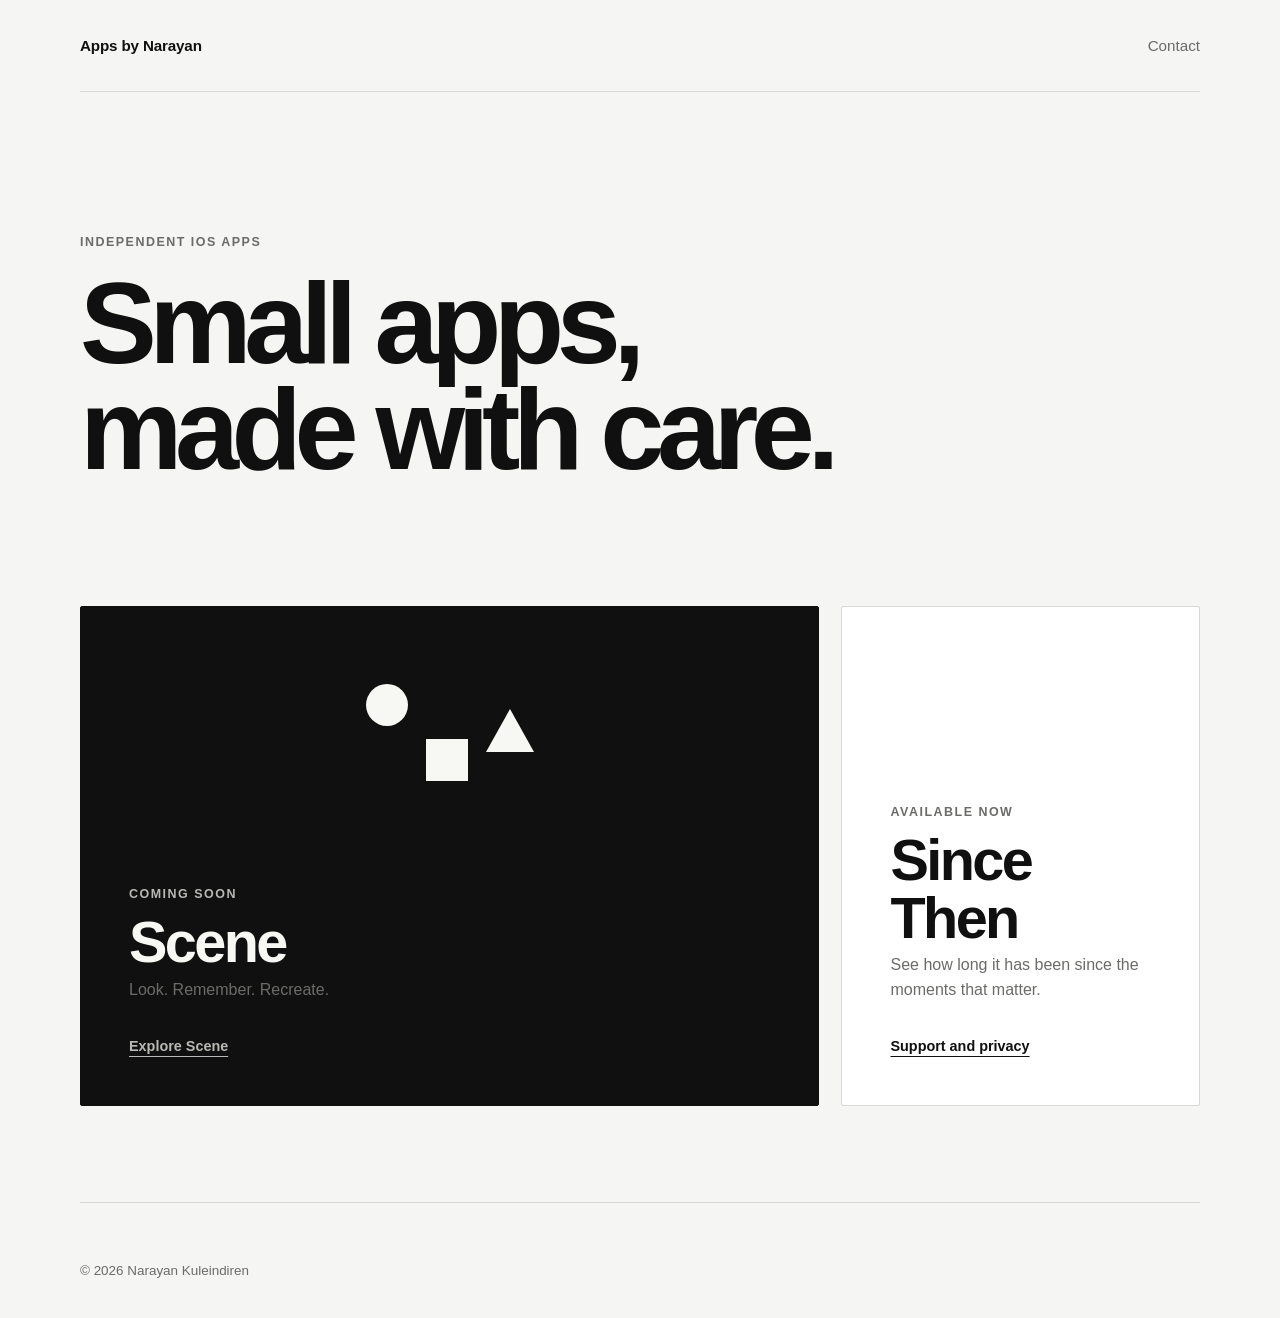
==== index.html @ e5bf7677 "feat: add iOS apps support site" ====
<!doctype html>
<html lang="en-GB">
<head>
  <meta charset="utf-8">
  <meta name="viewport" content="width=device-width, initial-scale=1">
  <meta name="description" content="iPhone apps by independent developer Narayan Kuleindiren.">
  <meta name="theme-color" content="#f5f5f3">
  <meta property="og:title" content="Apps by Narayan">
  <meta property="og:description" content="A small collection of thoughtful iPhone apps.">
  <meta property="og:type" content="website">
  <meta property="og:url" content="https://apps.narayankuleindiren.com/">
  <link rel="canonical" href="https://apps.narayankuleindiren.com/">
  <link rel="icon" type="image/svg+xml" href="/favicon.svg">
  <link rel="stylesheet" href="/assets/styles.css">
  <title>Apps by Narayan</title>
</head>
<body>
  <header class="site-header page-shell">
    <a class="site-name" href="/" aria-current="page">Apps by Narayan</a>
    <a class="quiet-link" href="mailto:nkuleindiren@gmail.com">Contact</a>
  </header>

  <main class="page-shell home-main">
    <div class="intro">
      <p class="eyebrow">Independent iOS apps</p>
      <h1>Small apps,<br>made with care.</h1>
    </div>

    <section class="app-grid" aria-label="Apps">
      <a class="app-card app-card--scene" href="/scene/">
        <div class="scene-mark scene-mark--large" aria-hidden="true">
          <span class="shape shape--circle"></span>
          <span class="shape shape--square"></span>
          <span class="shape shape--triangle"></span>
        </div>
        <div class="card-copy">
          <p class="card-kicker">Coming soon</p>
          <h2>Scene</h2>
          <p>Look. Remember. Recreate.</p>
        </div>
        <span class="card-link">Explore Scene</span>
      </a>

      <a class="app-card app-card--secondary" href="https://narayan-k.github.io/since-then-support/">
        <div class="card-copy">
          <p class="card-kicker">Available now</p>
          <h2>Since Then</h2>
          <p>See how long it has been since the moments that matter.</p>
        </div>
        <span class="card-link">Support and privacy</span>
      </a>
    </section>
  </main>

  <footer class="site-footer page-shell">
    <p>© 2026 Narayan Kuleindiren</p>
  </footer>
</body>
</html>
---- assets/styles.css ----
:root {
  color-scheme: light dark;
  --background: #f5f5f3;
  --surface: #ffffff;
  --ink: #101010;
  --muted: #6b6b68;
  --line: #d9d9d5;
  --dark-surface: #101010;
  --dark-ink: #f7f7f4;
  --focus: #0067d8;
  font-family: -apple-system, BlinkMacSystemFont, "SF Pro Text", "Helvetica Neue", Arial, sans-serif;
  font-synthesis: none;
}

* {
  box-sizing: border-box;
}

html {
  background: var(--background);
  color: var(--ink);
  font-size: 100%;
}

body {
  min-height: 100vh;
  margin: 0;
  display: flex;
  flex-direction: column;
  background: var(--background);
  line-height: 1.55;
  -webkit-font-smoothing: antialiased;
}

a {
  color: inherit;
}

a:focus-visible {
  outline: 3px solid var(--focus);
  outline-offset: 4px;
}

.page-shell {
  width: min(100% - 40px, 1120px);
  margin-inline: auto;
}

.site-header {
  min-height: 92px;
  display: flex;
  align-items: center;
  justify-content: space-between;
  gap: 24px;
  border-bottom: 1px solid var(--line);
}

.site-name,
.quiet-link {
  font-size: 0.95rem;
  text-decoration: none;
}

.site-name {
  font-weight: 650;
  letter-spacing: -0.01em;
}

.quiet-link {
  color: var(--muted);
  text-decoration: underline;
  text-decoration-color: transparent;
  text-underline-offset: 4px;
}

.quiet-link:hover {
  color: var(--ink);
  text-decoration-color: currentColor;
}

.home-main {
  flex: 1;
  padding-block: clamp(72px, 11vw, 148px) 96px;
}

.intro {
  max-width: 820px;
  margin-bottom: clamp(68px, 10vw, 124px);
}

.eyebrow,
.card-kicker {
  margin: 0;
  color: var(--muted);
  font-size: 0.78rem;
  font-weight: 650;
  letter-spacing: 0.12em;
  text-transform: uppercase;
}

h1,
h2,
h3,
p {
  overflow-wrap: break-word;
}

h1 {
  margin: 18px 0 0;
  font-size: clamp(3rem, 9vw, 7.5rem);
  font-weight: 610;
  letter-spacing: -0.065em;
  line-height: 0.92;
}

.app-grid {
  display: grid;
  grid-template-columns: minmax(0, 1.65fr) minmax(280px, 0.8fr);
  gap: 22px;
  align-items: stretch;
}

.app-card {
  min-height: 360px;
  padding: clamp(28px, 4vw, 48px);
  display: flex;
  flex-direction: column;
  border: 1px solid var(--line);
  border-radius: 2px;
  text-decoration: none;
  transition: transform 180ms ease, border-color 180ms ease;
}

.app-card:hover {
  transform: translateY(-3px);
}

.app-card--scene {
  min-height: 500px;
  color: var(--dark-ink);
  background: var(--dark-surface);
  border-color: var(--dark-surface);
}

.app-card--scene .card-kicker,
.app-card--scene .card-copy p,
.app-card--scene .card-link {
  color: #b8b8b5;
}

.app-card--secondary {
  background: var(--surface);
}

.card-copy {
  margin-top: auto;
}

.card-copy h2 {
  margin: 10px 0 6px;
  font-size: clamp(2.1rem, 4.5vw, 4rem);
  font-weight: 610;
  letter-spacing: -0.045em;
  line-height: 1;
}

.card-copy p:not(.card-kicker) {
  max-width: 32rem;
  margin: 0;
  color: var(--muted);
  font-size: 1rem;
}

.card-link {
  margin-top: 32px;
  font-size: 0.9rem;
  font-weight: 600;
  text-decoration: underline;
  text-decoration-color: currentColor;
  text-underline-offset: 5px;
}

.scene-mark {
  display: flex;
  align-items: center;
  gap: 18px;
}

.scene-mark--large {
  min-height: 160px;
  justify-content: center;
}

.shape {
  display: block;
  width: 42px;
  height: 42px;
  background: currentColor;
}

.shape--circle {
  border-radius: 50%;
  transform: translateY(-30px);
}

.shape--square {
  transform: translateY(25px);
}

.shape--triangle {
  width: 0;
  height: 0;
  background: transparent;
  border-left: 24px solid transparent;
  border-right: 24px solid transparent;
  border-bottom: 43px solid currentColor;
  transform: translateY(-5px);
}

.site-footer {
  min-height: 116px;
  padding-block: 36px;
  display: flex;
  align-items: flex-end;
  border-top: 1px solid var(--line);
  color: var(--muted);
  font-size: 0.84rem;
}

.site-footer p {
  margin: 0;
}

/* Scene */
.scene-main,
.policy-main {
  flex: 1;
}

.scene-hero {
  min-height: min(760px, calc(100vh - 92px));
  display: grid;
  grid-template-columns: minmax(0, 1.1fr) minmax(300px, 0.9fr);
  gap: 56px;
  align-items: center;
  padding-block: 80px;
}

.scene-title {
  margin: 18px 0 24px;
  font-size: clamp(4.3rem, 12vw, 9rem);
  font-weight: 610;
  letter-spacing: -0.075em;
  line-height: 0.86;
}

.scene-lede {
  max-width: 620px;
  margin: 0;
  color: var(--muted);
  font-size: clamp(1.15rem, 2.4vw, 1.55rem);
  line-height: 1.45;
}

.scene-actions {
  margin-top: 36px;
  display: flex;
  flex-wrap: wrap;
  align-items: center;
  gap: 14px 24px;
}

.button-link {
  min-height: 50px;
  padding: 0 22px;
  display: inline-flex;
  align-items: center;
  justify-content: center;
  border: 1px solid var(--ink);
  background: var(--ink);
  color: var(--background);
  text-decoration: none;
  font-size: 0.95rem;
  font-weight: 650;
}

.text-link {
  font-size: 0.95rem;
  font-weight: 600;
  text-underline-offset: 5px;
}

.scene-stage {
  aspect-ratio: 1 / 1;
  position: relative;
  background: var(--surface);
  border: 1px solid var(--line);
}

.scene-stage .shape {
  position: absolute;
}

.scene-stage .shape--circle {
  width: 19%;
  height: 19%;
  top: 16%;
  left: 19%;
  transform: none;
}

.scene-stage .shape--square {
  width: 15%;
  height: 15%;
  top: 51%;
  right: 17%;
  transform: rotate(8deg);
}

.scene-stage .shape--triangle {
  width: 0;
  height: 0;
  left: 25%;
  bottom: 14%;
  border-left-width: clamp(30px, 5vw, 58px);
  border-right-width: clamp(30px, 5vw, 58px);
  border-bottom-width: clamp(52px, 8.65vw, 100px);
  transform: rotate(-6deg);
}

.mode-section {
  padding-block: clamp(84px, 12vw, 148px);
  border-top: 1px solid var(--line);
}

.section-heading {
  max-width: 720px;
  margin: 16px 0 56px;
  font-size: clamp(2.4rem, 6vw, 5.4rem);
  font-weight: 610;
  letter-spacing: -0.055em;
  line-height: 0.98;
}

.mode-list {
  margin: 0;
  border-top: 1px solid var(--line);
}

.mode-row {
  padding-block: 26px;
  display: grid;
  grid-template-columns: minmax(130px, 0.45fr) minmax(0, 1fr);
  gap: 30px;
  border-bottom: 1px solid var(--line);
}

.mode-row dt {
  font-weight: 650;
}

.mode-row dd {
  margin: 0;
  color: var(--muted);
}

.scene-contact {
  padding-block: 72px 96px;
  display: flex;
  justify-content: space-between;
  gap: 28px;
  border-top: 1px solid var(--line);
}

.scene-contact h2 {
  margin: 0 0 8px;
  font-size: clamp(1.8rem, 4vw, 3rem);
  letter-spacing: -0.04em;
}

.scene-contact p {
  max-width: 570px;
  margin: 0;
  color: var(--muted);
}

.scene-contact nav {
  display: flex;
  flex-wrap: wrap;
  align-content: flex-start;
  gap: 18px 26px;
}

/* Privacy */
.policy-main {
  padding-block: clamp(64px, 10vw, 124px) 112px;
}

.policy-header,
.policy-body {
  width: min(100%, 760px);
}

.policy-header {
  margin-bottom: 72px;
}

.policy-header h1 {
  margin-top: 16px;
  font-size: clamp(3rem, 8vw, 6.5rem);
}

.policy-summary {
  margin: 30px 0 0;
  color: var(--muted);
  font-size: 1.2rem;
}

.policy-date {
  margin: 22px 0 0;
  color: var(--muted);
  font-size: 0.9rem;
}

.policy-body section {
  padding-block: 32px;
  border-top: 1px solid var(--line);
}

.policy-body h2 {
  margin: 0 0 14px;
  font-size: 1.35rem;
  letter-spacing: -0.02em;
}

.policy-body p,
.policy-body li {
  color: #353533;
}

.policy-body p {
  margin: 0 0 14px;
}

.policy-body p:last-child {
  margin-bottom: 0;
}

.policy-body ul {
  margin: 0;
  padding-left: 1.25rem;
}

.policy-body li + li {
  margin-top: 8px;
}

@media (prefers-reduced-motion: reduce) {
  *,
  *::before,
  *::after {
    scroll-behavior: auto !important;
    transition-duration: 0.01ms !important;
  }
}

@media (max-width: 760px) {
  .page-shell {
    width: min(100% - 32px, 1120px);
  }

  .site-header {
    min-height: 76px;
  }

  .home-main {
    padding-block: 64px 72px;
  }

  .app-grid,
  .scene-hero {
    grid-template-columns: 1fr;
  }

  .app-card,
  .app-card--scene {
    min-height: 390px;
  }

  .app-card--secondary {
    min-height: 300px;
  }

  .scene-hero {
    min-height: auto;
    gap: 64px;
    padding-block: 72px;
  }

  .scene-stage {
    width: min(100%, 520px);
  }

  .mode-row {
    grid-template-columns: 1fr;
    gap: 6px;
  }

  .scene-contact {
    flex-direction: column;
  }
}

@media (prefers-color-scheme: dark) {
  :root {
    --background: #0c0c0c;
    --surface: #161616;
    --ink: #f2f2ef;
    --muted: #aaa9a4;
    --line: #353532;
    --dark-surface: #f2f2ef;
    --dark-ink: #111111;
    --focus: #69aaff;
  }

  .app-card--scene .card-kicker,
  .app-card--scene .card-copy p,
  .app-card--scene .card-link {
    color: #5c5c59;
  }

  .policy-body p,
  .policy-body li {
    color: #d0d0cc;
  }
}
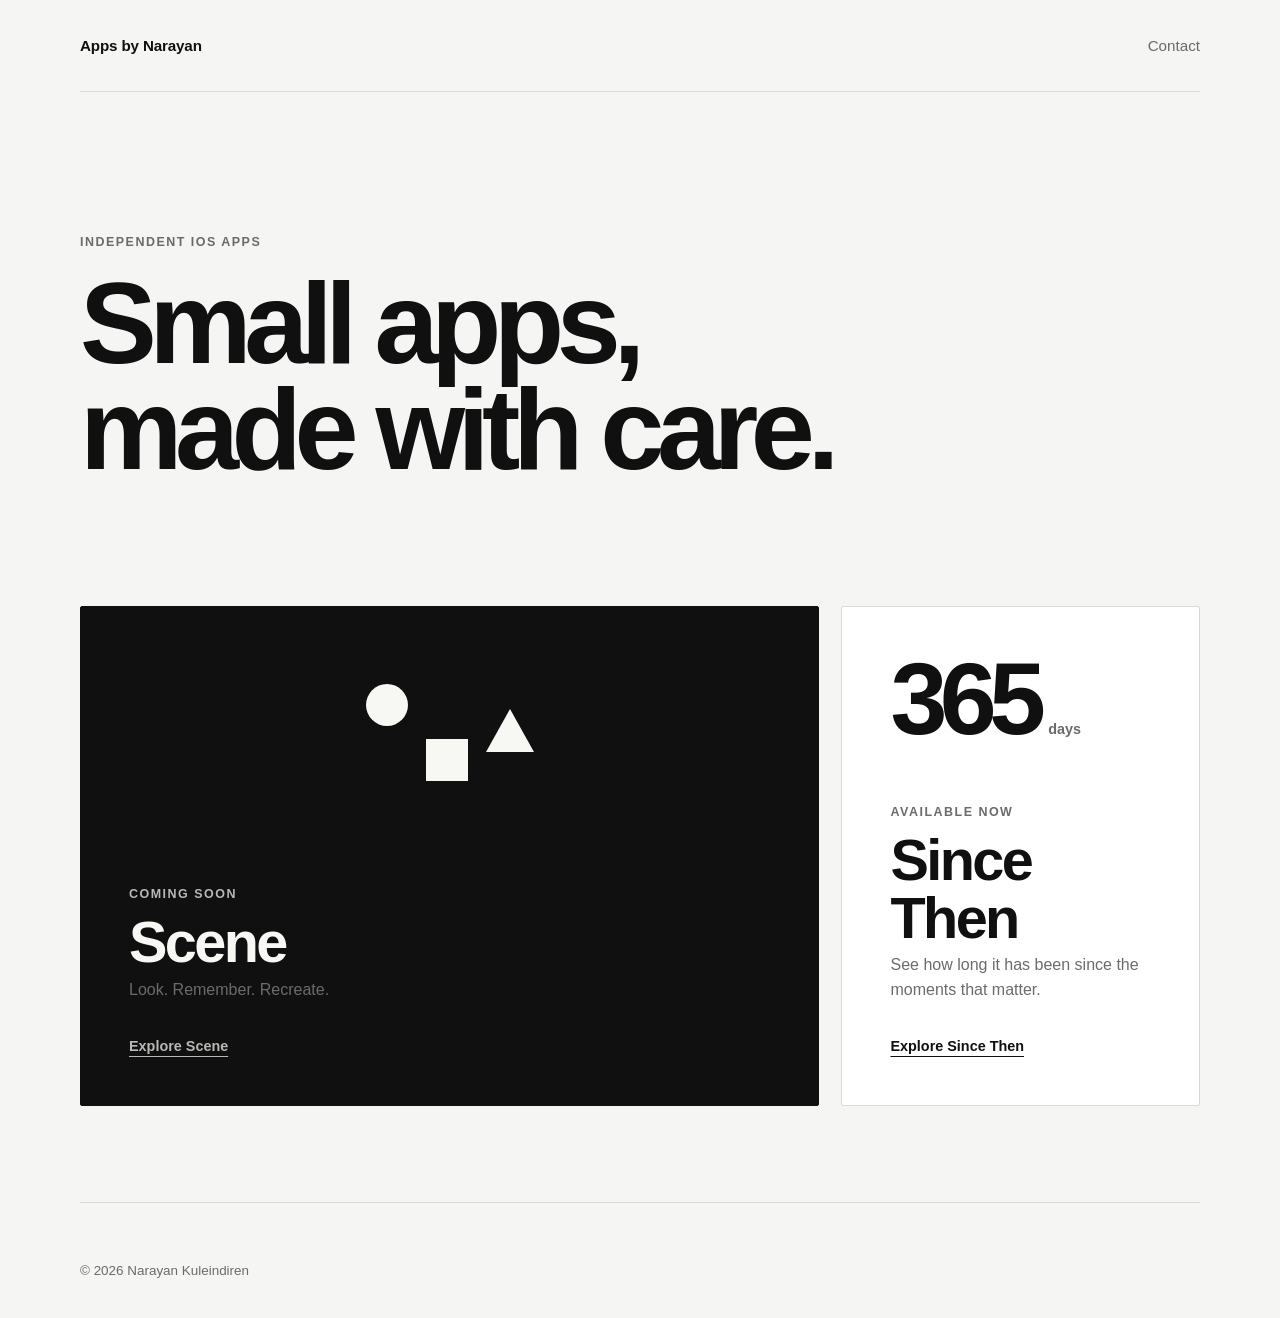
==== commit 59848660: "feat: add Since Then support and privacy" ====
--- a/index.html
+++ b/index.html
@@ -41,13 +41,17 @@
         <span class="card-link">Explore Scene</span>
       </a>
 
-      <a class="app-card app-card--secondary" href="https://narayan-k.github.io/since-then-support/">
+      <a class="app-card app-card--secondary" href="/since-then/">
+        <div class="since-then-mark" aria-hidden="true">
+          <span>365</span>
+          <small>days</small>
+        </div>
         <div class="card-copy">
           <p class="card-kicker">Available now</p>
           <h2>Since Then</h2>
           <p>See how long it has been since the moments that matter.</p>
         </div>
-        <span class="card-link">Support and privacy</span>
+        <span class="card-link">Explore Since Then</span>
       </a>
     </section>
   </main>
--- a/assets/styles.css
+++ b/assets/styles.css
@@ -180,6 +180,27 @@
   text-underline-offset: 5px;
 }
 
+.since-then-mark {
+  margin-bottom: 56px;
+  display: flex;
+  align-items: baseline;
+  gap: 10px;
+  color: var(--ink);
+}
+
+.since-then-mark span {
+  font-size: clamp(4rem, 8vw, 7rem);
+  font-weight: 570;
+  letter-spacing: -0.075em;
+  line-height: 0.85;
+}
+
+.since-then-mark small {
+  color: var(--muted);
+  font-size: 0.9rem;
+  font-weight: 600;
+}
+
 .scene-mark {
   display: flex;
   align-items: center;
@@ -391,6 +412,98 @@
   gap: 18px 26px;
 }
 
+/* Since Then */
+.since-hero {
+  min-height: min(720px, calc(100vh - 92px));
+  padding-block: clamp(72px, 10vw, 128px);
+  display: grid;
+  grid-template-columns: minmax(0, 1.2fr) minmax(280px, 0.8fr);
+  gap: 72px;
+  align-items: center;
+}
+
+.since-title {
+  margin: 18px 0 24px;
+  font-size: clamp(4rem, 10vw, 8rem);
+  font-weight: 610;
+  letter-spacing: -0.07em;
+  line-height: 0.88;
+}
+
+.since-lede {
+  max-width: 660px;
+  margin: 0;
+  color: var(--muted);
+  font-size: clamp(1.15rem, 2.4vw, 1.55rem);
+  line-height: 1.45;
+}
+
+.counter-panel {
+  min-height: 390px;
+  padding: 36px;
+  display: flex;
+  flex-direction: column;
+  justify-content: space-between;
+  background: var(--surface);
+  border: 1px solid var(--line);
+}
+
+.counter-label,
+.counter-footnote {
+  margin: 0;
+  color: var(--muted);
+  font-size: 0.82rem;
+}
+
+.counter-value {
+  margin: 0;
+  font-size: clamp(4.5rem, 11vw, 8rem);
+  font-weight: 560;
+  letter-spacing: -0.08em;
+  line-height: 0.82;
+}
+
+.counter-value span {
+  display: block;
+  margin-top: 14px;
+  color: var(--muted);
+  font-size: 0.9rem;
+  font-weight: 600;
+  letter-spacing: 0;
+  line-height: 1.4;
+}
+
+.support-grid {
+  padding-block: clamp(84px, 12vw, 140px);
+  display: grid;
+  grid-template-columns: repeat(2, minmax(0, 1fr));
+  gap: 1px;
+  background: var(--line);
+  border-block: 1px solid var(--line);
+}
+
+.support-item {
+  min-height: 230px;
+  padding: clamp(28px, 4vw, 46px);
+  background: var(--background);
+}
+
+.support-item h2 {
+  margin: 0 0 12px;
+  font-size: 1.25rem;
+  letter-spacing: -0.02em;
+}
+
+.support-item p {
+  margin: 0;
+  color: var(--muted);
+}
+
+.support-item .text-link {
+  display: inline-block;
+  margin-top: 22px;
+}
+
 /* Privacy */
 .policy-main {
   padding-block: clamp(64px, 10vw, 124px) 112px;
@@ -478,7 +591,8 @@
   }
 
   .app-grid,
-  .scene-hero {
+  .scene-hero,
+  .since-hero {
     grid-template-columns: 1fr;
   }
 
@@ -508,6 +622,15 @@
 
   .scene-contact {
     flex-direction: column;
+  }
+
+  .since-hero {
+    min-height: auto;
+    gap: 56px;
+  }
+
+  .support-grid {
+    grid-template-columns: 1fr;
   }
 }
 
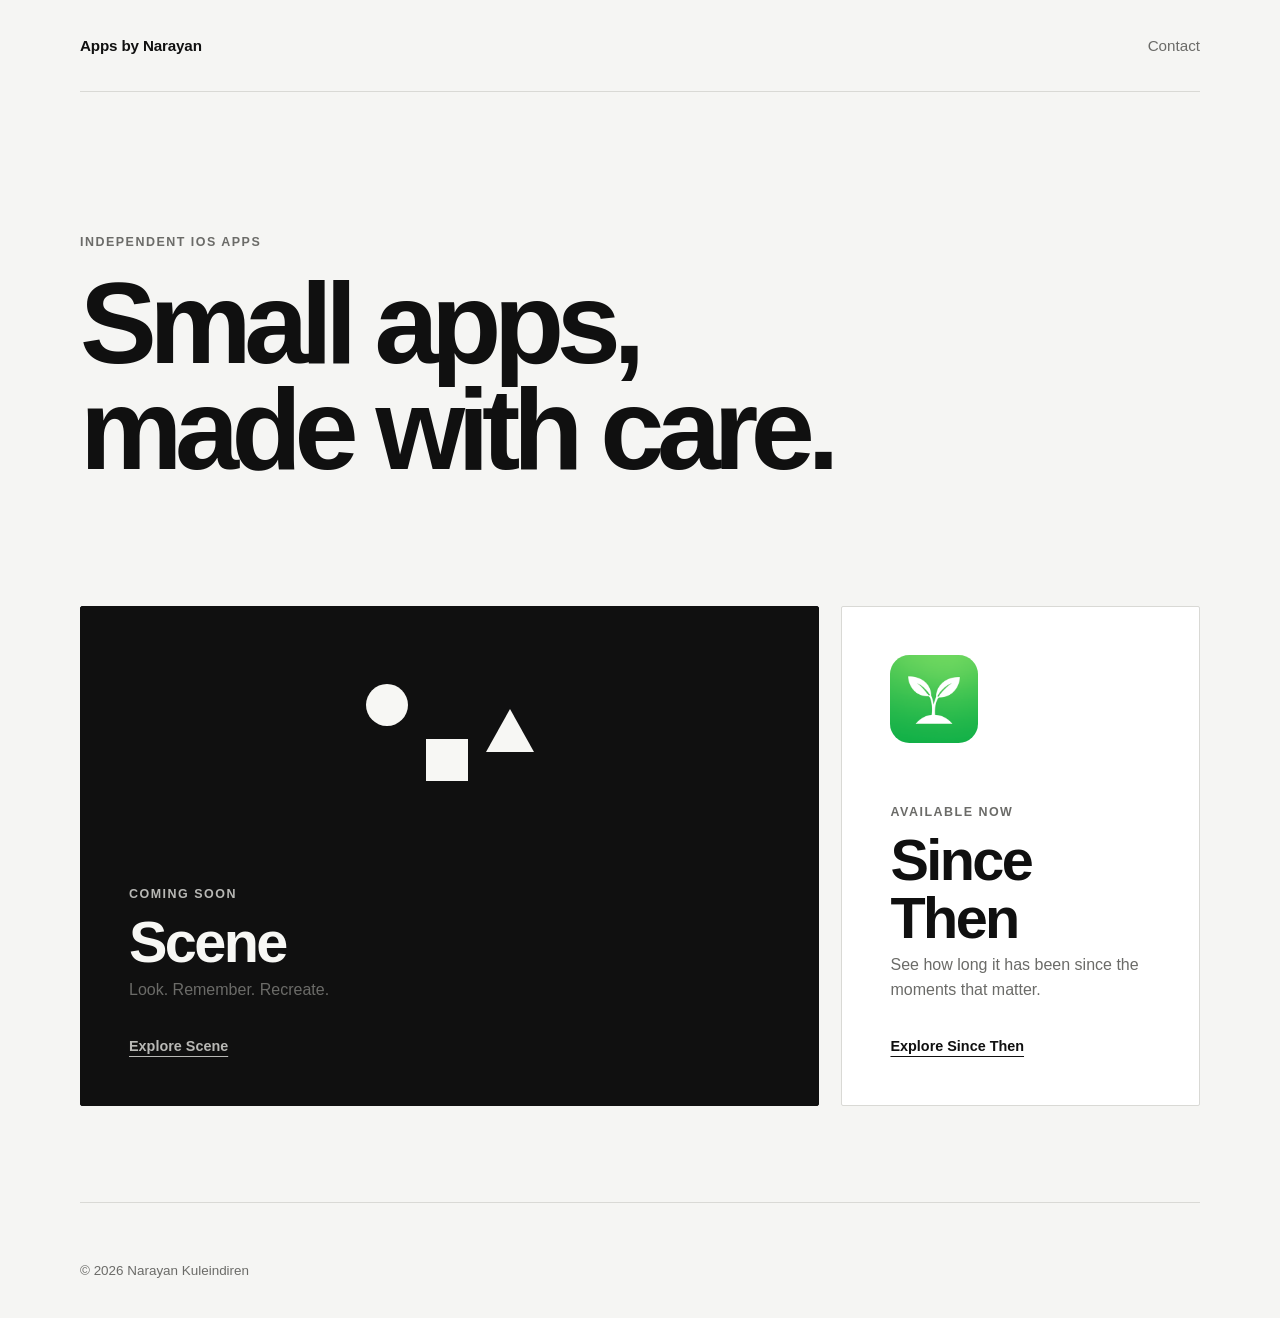
==== commit 6ac681d5: "fix: add Since Then icon and repair support grid" ====
--- a/index.html
+++ b/index.html
@@ -42,10 +42,7 @@
       </a>
 
       <a class="app-card app-card--secondary" href="/since-then/">
-        <div class="since-then-mark" aria-hidden="true">
-          <span>365</span>
-          <small>days</small>
-        </div>
+        <img class="app-icon app-icon--card" src="/assets/since-then-icon.png" alt="" width="88" height="88">
         <div class="card-copy">
           <p class="card-kicker">Available now</p>
           <h2>Since Then</h2>
--- a/assets/styles.css
+++ b/assets/styles.css
@@ -180,25 +180,21 @@
   text-underline-offset: 5px;
 }
 
-.since-then-mark {
+.app-icon {
+  display: block;
+  border-radius: 22%;
+}
+
+.app-icon--card {
+  width: 88px;
+  height: 88px;
   margin-bottom: 56px;
-  display: flex;
-  align-items: baseline;
-  gap: 10px;
-  color: var(--ink);
-}
-
-.since-then-mark span {
-  font-size: clamp(4rem, 8vw, 7rem);
-  font-weight: 570;
-  letter-spacing: -0.075em;
-  line-height: 0.85;
-}
-
-.since-then-mark small {
-  color: var(--muted);
-  font-size: 0.9rem;
-  font-weight: 600;
+}
+
+.app-icon--hero {
+  width: 104px;
+  height: 104px;
+  margin-bottom: 34px;
 }
 
 .scene-mark {
@@ -474,7 +470,7 @@
 }
 
 .support-grid {
-  padding-block: clamp(84px, 12vw, 140px);
+  margin-block: clamp(84px, 12vw, 140px);
   display: grid;
   grid-template-columns: repeat(2, minmax(0, 1fr));
   gap: 1px;
@@ -502,6 +498,11 @@
 .support-item .text-link {
   display: inline-block;
   margin-top: 22px;
+}
+
+.support-item:last-child {
+  grid-column: 1 / -1;
+  min-height: 210px;
 }
 
 /* Privacy */
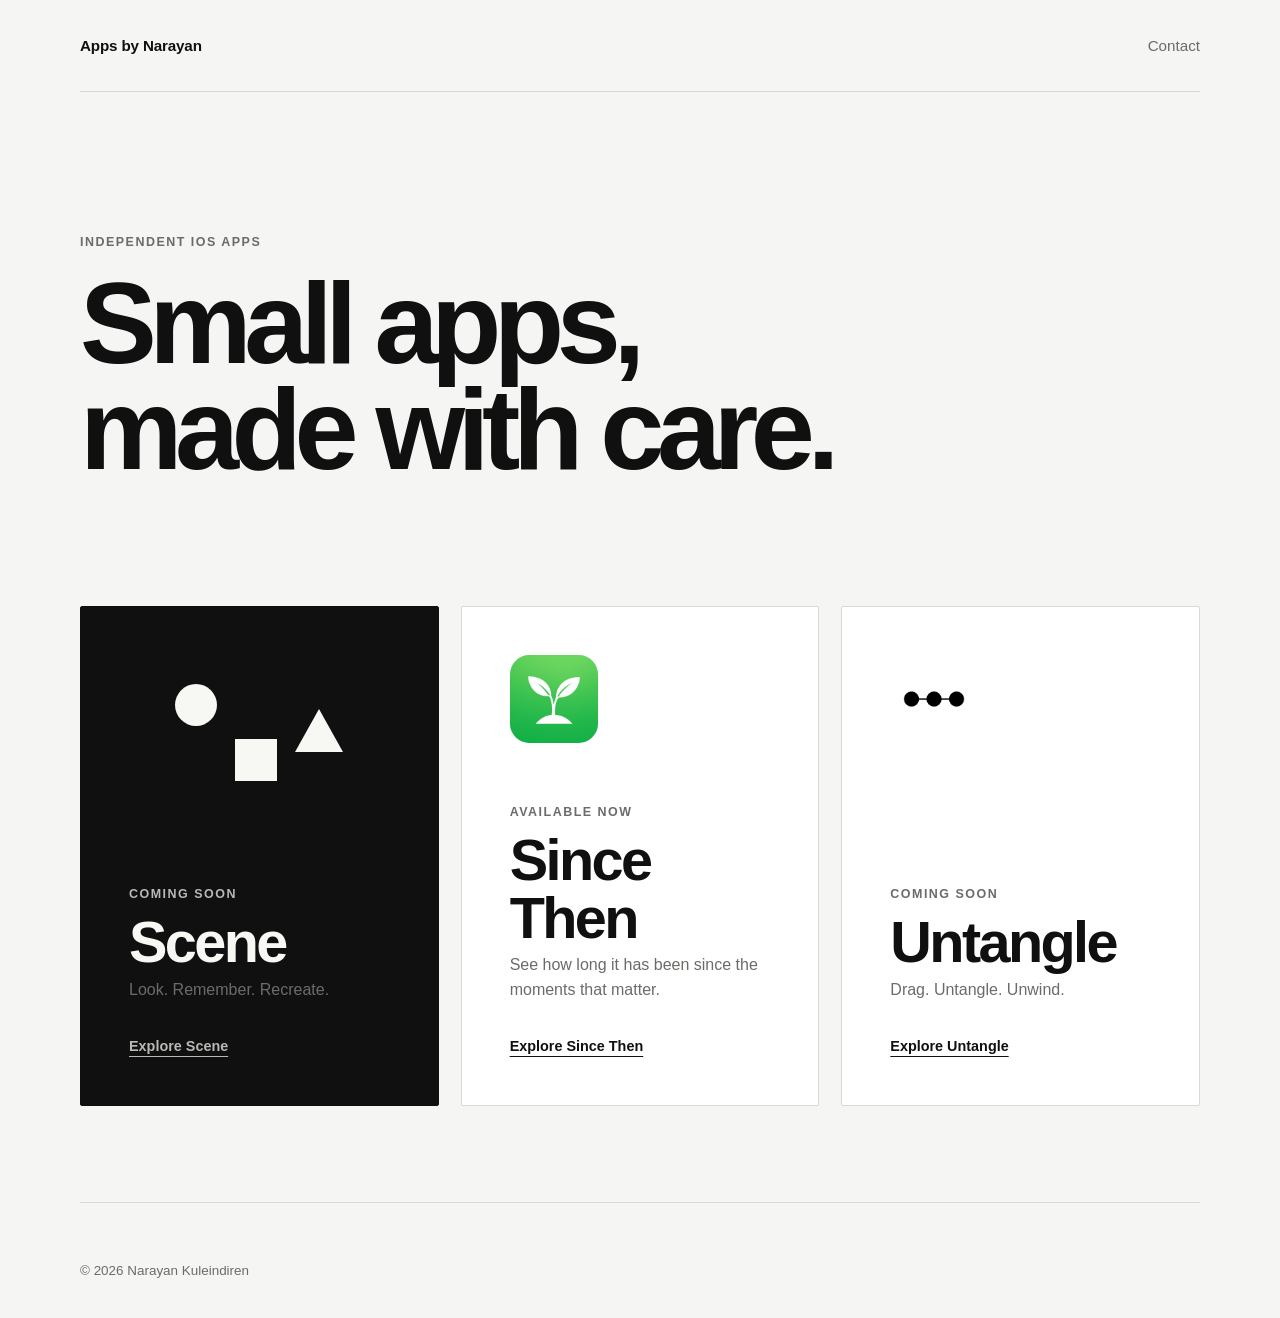
==== commit 08ab15a6: "Add Untangle overview, support and privacy pages" ====
--- a/index.html
+++ b/index.html
@@ -26,7 +26,7 @@
       <h1>Small apps,<br>made with care.</h1>
     </div>
 
-    <section class="app-grid" aria-label="Apps">
+    <section class="app-grid app-grid--three" aria-label="Apps">
       <a class="app-card app-card--scene" href="/scene/">
         <div class="scene-mark scene-mark--large" aria-hidden="true">
           <span class="shape shape--circle"></span>
@@ -50,6 +50,16 @@
         </div>
         <span class="card-link">Explore Since Then</span>
       </a>
+
+      <a class="app-card app-card--secondary" href="/untangle/">
+        <img class="app-icon app-icon--card" src="/assets/untangle-icon.png" alt="" width="88" height="88">
+        <div class="card-copy">
+          <p class="card-kicker">Coming soon</p>
+          <h2>Untangle</h2>
+          <p>Drag. Untangle. Unwind.</p>
+        </div>
+        <span class="card-link">Explore Untangle</span>
+      </a>
     </section>
   </main>
 
--- a/assets/styles.css
+++ b/assets/styles.css
@@ -120,6 +120,10 @@
   align-items: stretch;
 }
 
+.app-grid--three {
+  grid-template-columns: repeat(3, minmax(0, 1fr));
+}
+
 .app-card {
   min-height: 360px;
   padding: clamp(28px, 4vw, 48px);
@@ -269,6 +273,18 @@
   font-weight: 610;
   letter-spacing: -0.075em;
   line-height: 0.86;
+}
+
+/* Untangle reuses Scene's overview and support layout. */
+.untangle-title {
+  font-size: clamp(3.8rem, 10vw, 7.2rem);
+}
+
+.untangle-stage {
+  display: block;
+  width: 100%;
+  height: auto;
+  border: 1px solid var(--line);
 }
 
 .scene-lede {
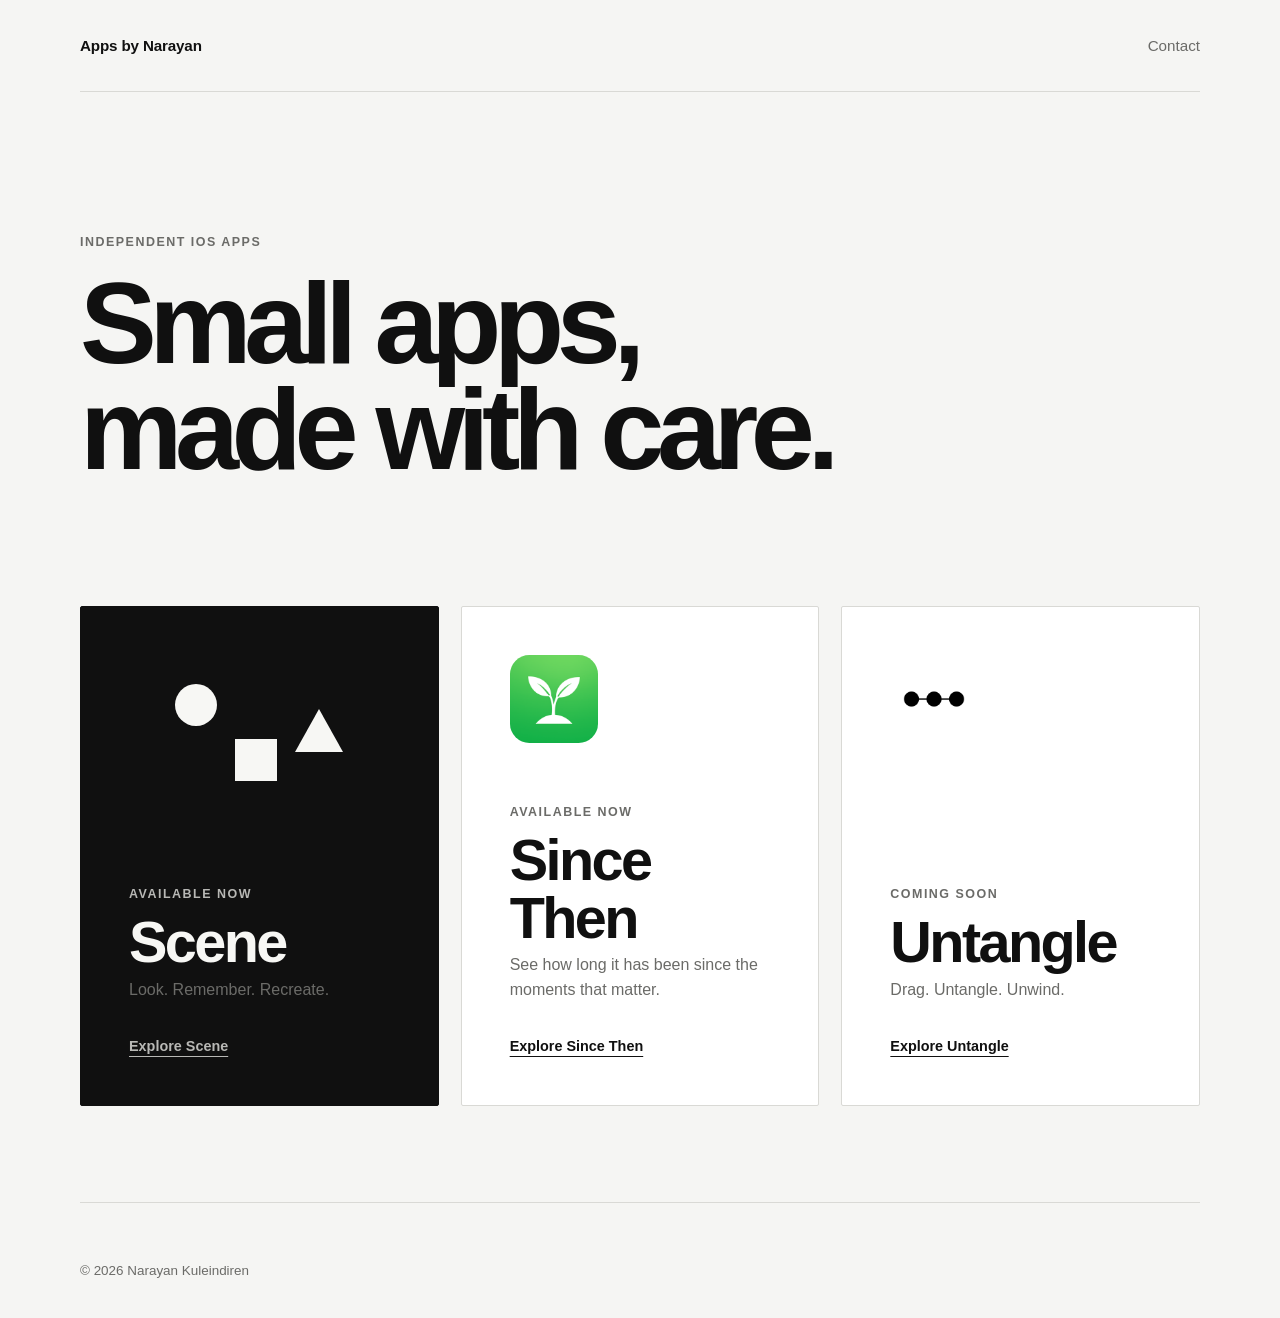
==== commit 362f0480: "Mark Scene as available on the App Store" ====
--- a/index.html
+++ b/index.html
@@ -34,7 +34,7 @@
           <span class="shape shape--triangle"></span>
         </div>
         <div class="card-copy">
-          <p class="card-kicker">Coming soon</p>
+          <p class="card-kicker">Available now</p>
           <h2>Scene</h2>
           <p>Look. Remember. Recreate.</p>
         </div>
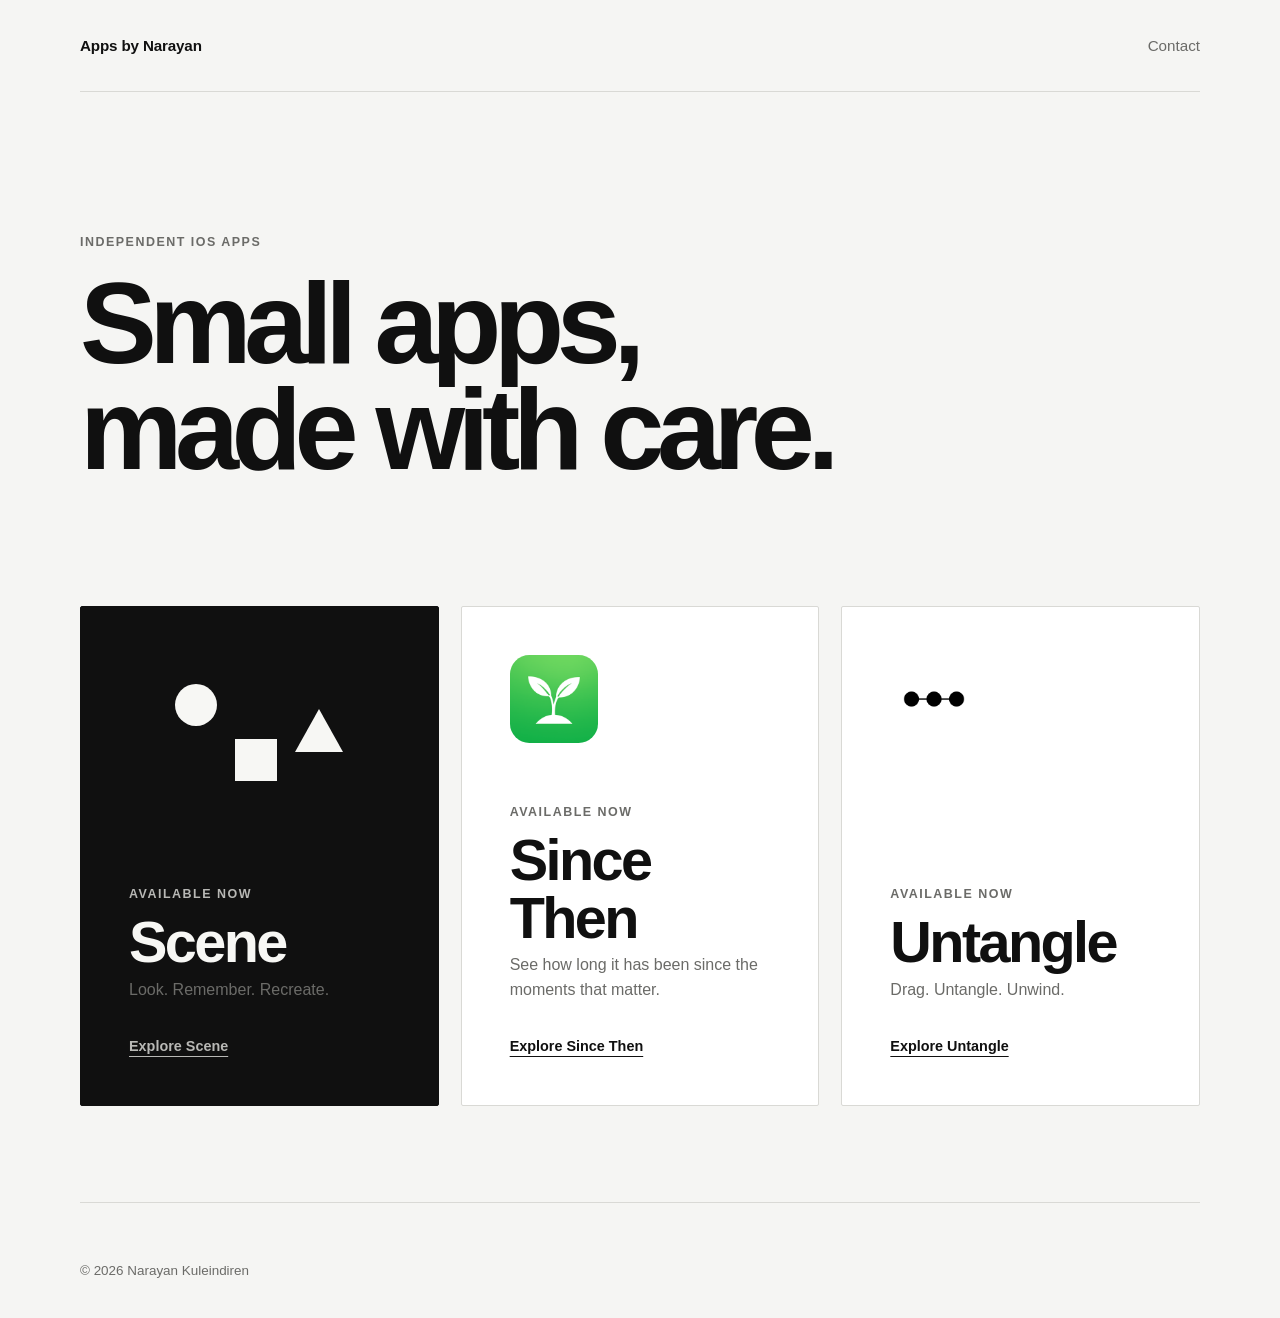
==== commit 0b7ee172: "Update Untangle copy for App Store launch" ====
--- a/index.html
+++ b/index.html
@@ -54,7 +54,7 @@
       <a class="app-card app-card--secondary" href="/untangle/">
         <img class="app-icon app-icon--card" src="/assets/untangle-icon.png" alt="" width="88" height="88">
         <div class="card-copy">
-          <p class="card-kicker">Coming soon</p>
+          <p class="card-kicker">Available now</p>
           <h2>Untangle</h2>
           <p>Drag. Untangle. Unwind.</p>
         </div>
